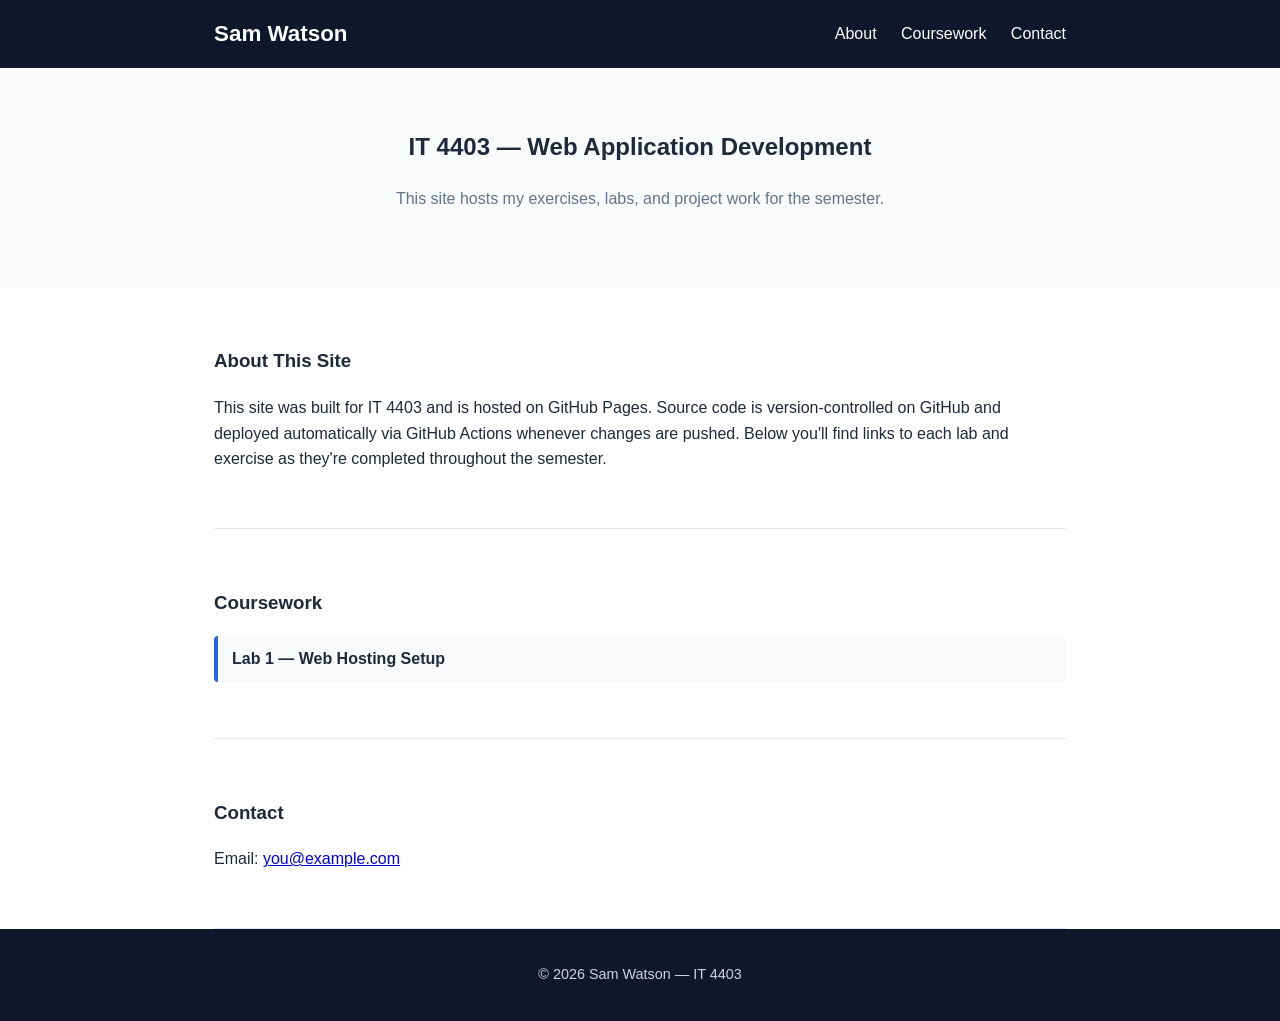
==== index.html @ e6e3ab5b "index.html" ====
<!DOCTYPE html>
<html lang="en">
<head>
  <meta charset="UTF-8" />
  <meta name="viewport" content="width=device-width, initial-scale=1.0" />
  <title>IT 4403 — Coursework Site</title>
  <link rel="stylesheet" href="style.css" />
</head>
<body>

  <header class="site-header">
    <div class="container header-inner">
      <h1 class="site-title">Sam Watson</h1>
      <nav class="site-nav">
        <a href="#about">About</a>
        <a href="#coursework">Coursework</a>
        <a href="#contact">Contact</a>
      </nav>
    </div>
  </header>

  <section class="hero">
    <div class="container">
      <h2>IT 4403 — Web Application Development</h2>
      <p>This site hosts my exercises, labs, and project work for the semester.</p>
    </div>
  </section>

  <main class="container">

    <section id="about" class="section">
      <h3>About This Site</h3>
      <p>
        This site was built for IT 4403 and is hosted on GitHub Pages.
        Source code is version-controlled on GitHub and deployed automatically
        via GitHub Actions whenever changes are pushed. Below you'll find links
        to each lab and exercise as they're completed throughout the semester.
      </p>
    </section>

    <section id="coursework" class="section">
      <h3>Coursework</h3>
      <ul class="coursework-list">
        <li><strong>Lab 1 — Web Hosting Setup</strong> <em></em></li>
        <!--
          Add one <li> per item as you complete it, e.g.:
          <li><strong>Lab 2 — [Title]:</strong> <a href="lab2.html">View Lab 2</a></li>
          <li><strong>Exercise 3:</strong> <a href="ex3.html">View Exercise 3</a></li>
        -->
      </ul>
    </section>

    <section id="contact" class="section">
      <h3>Contact</h3>
      <p>Email: <a href="mailto:you@example.com">you@example.com</a></p>
    </section>

  </main>

  <footer class="site-footer">
    <div class="container">
      <p>&copy; 2026 Sam Watson — IT 4403</p>
    </div>
  </footer>

</body>
</html>
---- style.css ----
:root {
  --bg: #0f172a;
  --accent: #2563eb;
  --text: #1e293b;
  --muted: #64748b;
  --light-bg: #f8fafc;
}

* { box-sizing: border-box; }

body {
  margin: 0;
  font-family: -apple-system, BlinkMacSystemFont, "Segoe UI", Roboto, sans-serif;
  color: var(--text);
  background: #ffffff;
  line-height: 1.6;
}

.container {
  max-width: 900px;
  margin: 0 auto;
  padding: 0 24px;
}

.site-header {
  background: var(--bg);
  color: white;
  padding: 16px 0;
}

.header-inner {
  display: flex;
  justify-content: space-between;
  align-items: center;
  flex-wrap: wrap;
}

.site-title {
  margin: 0;
  font-size: 1.4rem;
}

.site-nav a {
  color: white;
  text-decoration: none;
  margin-left: 20px;
  font-weight: 500;
}

.site-nav a:hover { text-decoration: underline; }

.hero {
  background: var(--light-bg);
  padding: 60px 0;
  text-align: center;
}

.hero h2 { margin-top: 0; }
.hero p { color: var(--muted); }

.section {
  padding: 40px 0;
  border-bottom: 1px solid #e2e8f0;
}

.coursework-list {
  list-style: none;
  padding: 0;
}

.coursework-list li {
  padding: 10px 14px;
  margin-bottom: 8px;
  background: var(--light-bg);
  border-left: 4px solid var(--accent);
  border-radius: 4px;
}

.coursework-list a {
  color: var(--accent);
  text-decoration: none;
  font-weight: 600;
}

.coursework-list a:hover { text-decoration: underline; }

.site-footer {
  background: var(--bg);
  color: #cbd5e1;
  padding: 20px 0;
  text-align: center;
  font-size: 0.9rem;
}
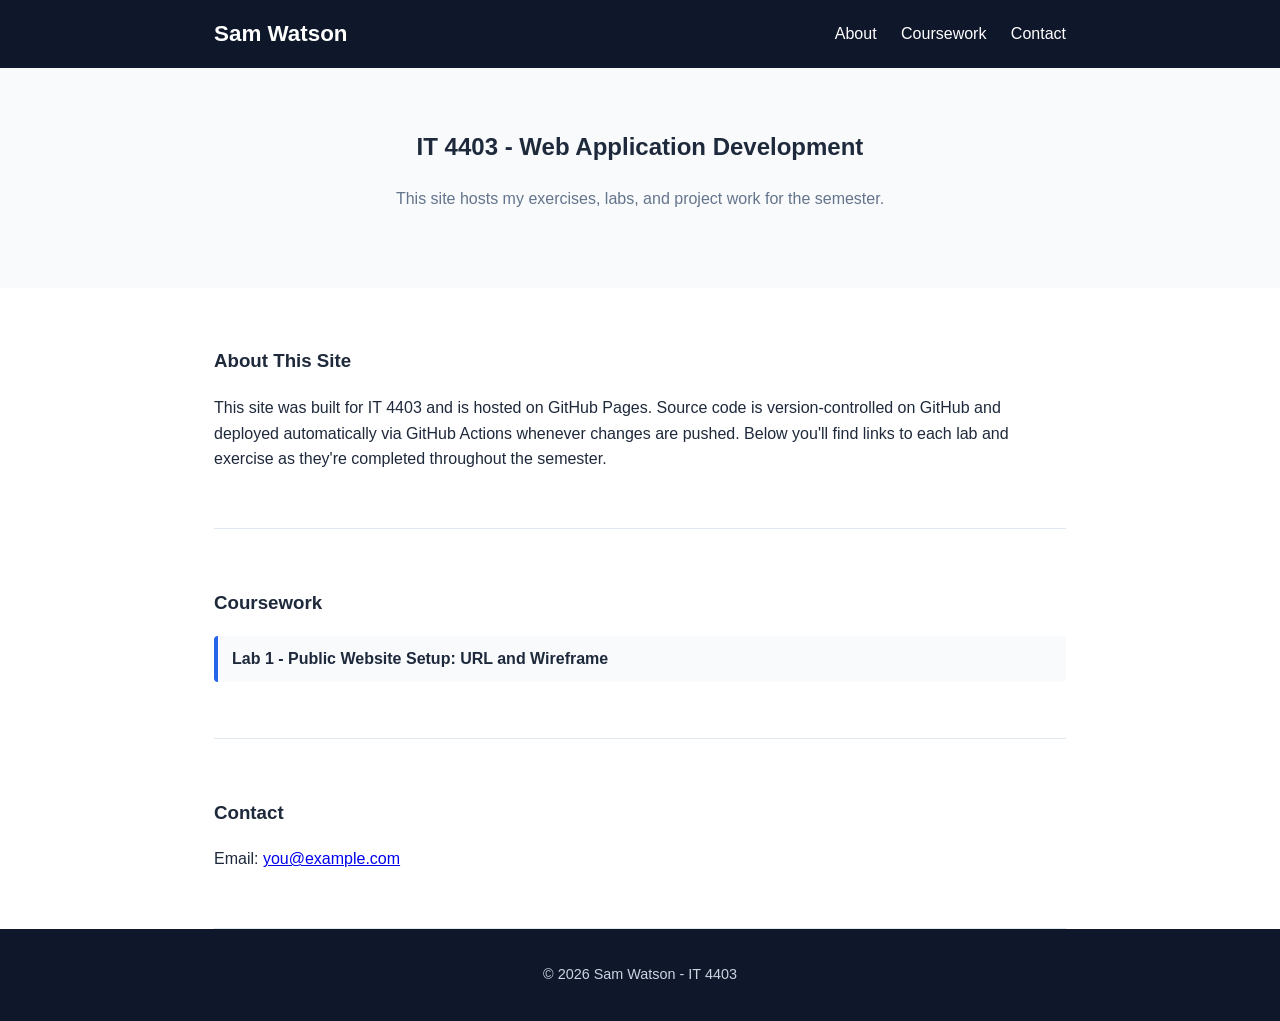
==== commit 0ee61384: "index.html" ====
--- a/index.html
+++ b/index.html
@@ -3,7 +3,7 @@
 <head>
   <meta charset="UTF-8" />
   <meta name="viewport" content="width=device-width, initial-scale=1.0" />
-  <title>IT 4403 — Coursework Site</title>
+  <title>IT 4403 - Coursework Site</title>
   <link rel="stylesheet" href="style.css" />
 </head>
 <body>
@@ -21,7 +21,7 @@
 
   <section class="hero">
     <div class="container">
-      <h2>IT 4403 — Web Application Development</h2>
+      <h2>IT 4403 - Web Application Development</h2>
       <p>This site hosts my exercises, labs, and project work for the semester.</p>
     </div>
   </section>
@@ -41,7 +41,7 @@
     <section id="coursework" class="section">
       <h3>Coursework</h3>
       <ul class="coursework-list">
-        <li><strong>Lab 1 — Web Hosting Setup</strong> <em></em></li>
+        <li><strong>Lab 1 - Public Website Setup: URL and Wireframe</strong> <em></em></li>
         <!--
           Add one <li> per item as you complete it, e.g.:
           <li><strong>Lab 2 — [Title]:</strong> <a href="lab2.html">View Lab 2</a></li>
@@ -59,7 +59,7 @@
 
   <footer class="site-footer">
     <div class="container">
-      <p>&copy; 2026 Sam Watson — IT 4403</p>
+      <p>&copy; 2026 Sam Watson - IT 4403</p>
     </div>
   </footer>
 
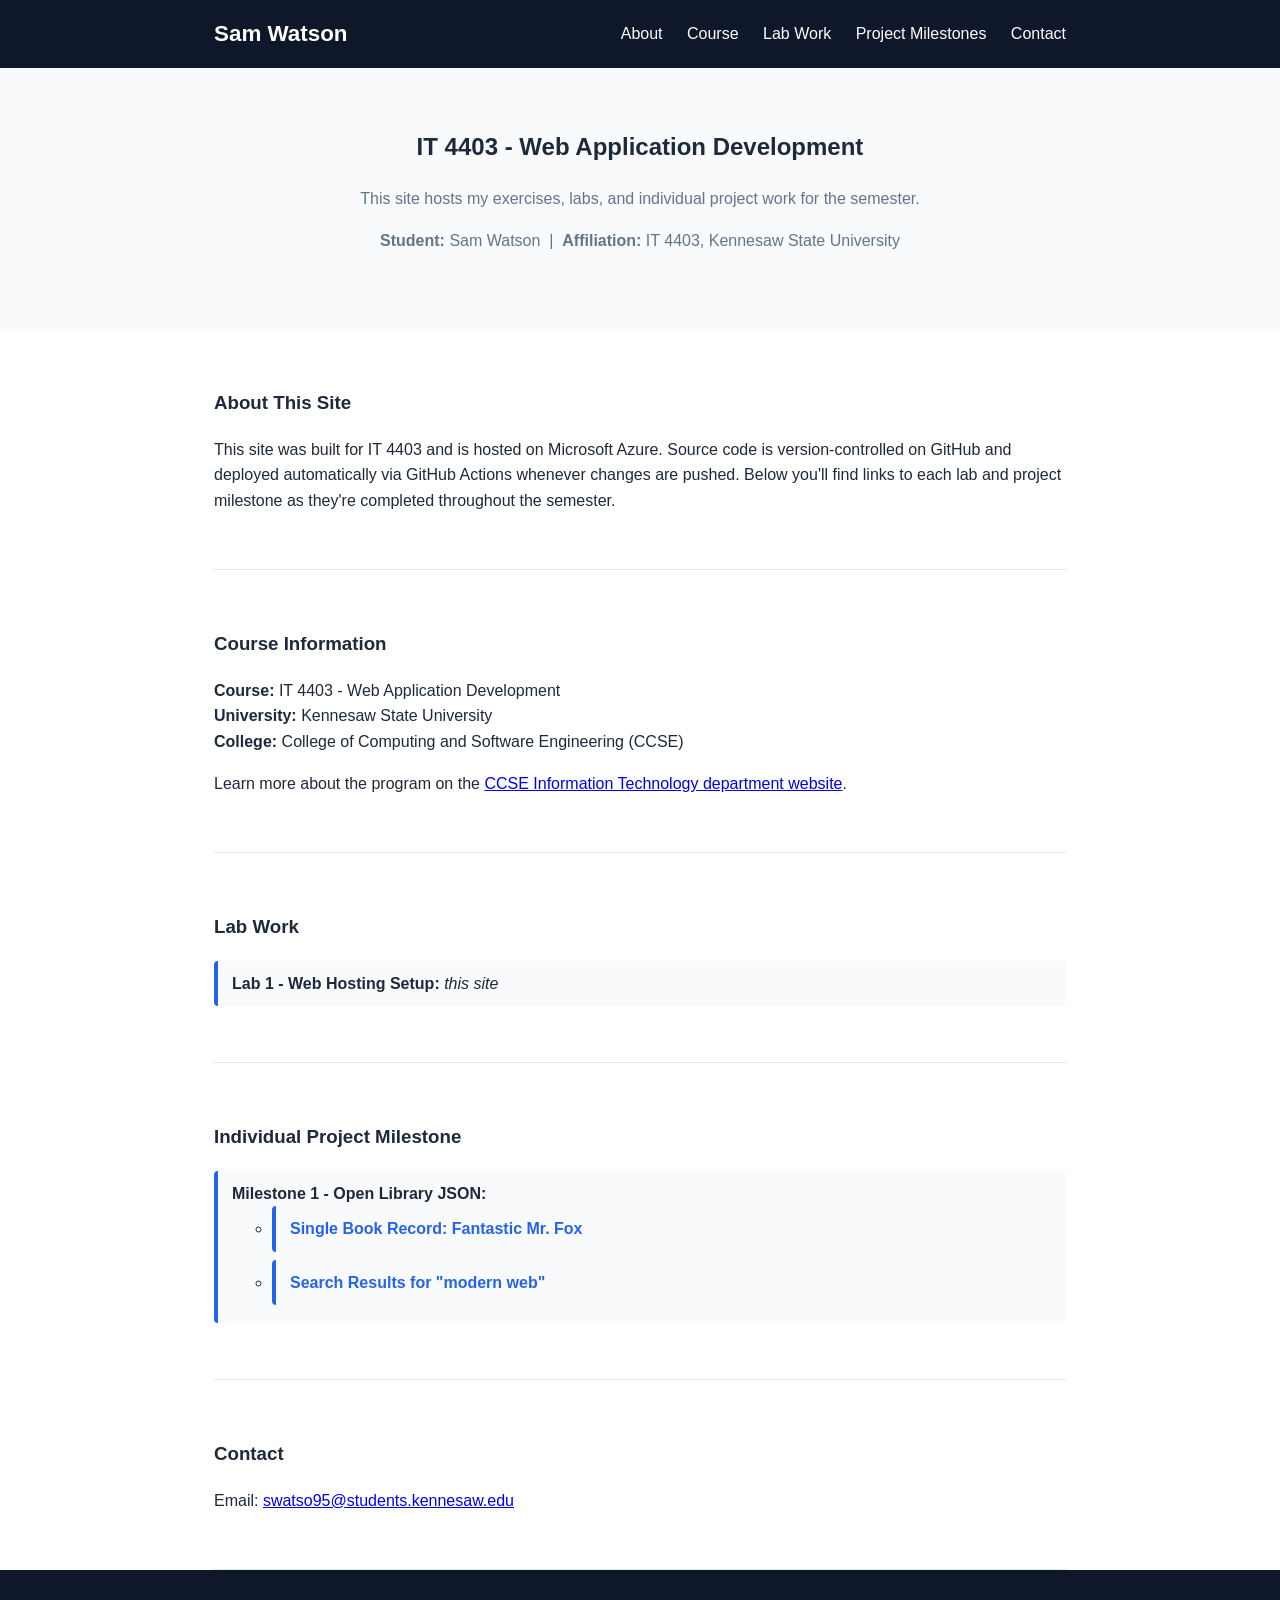
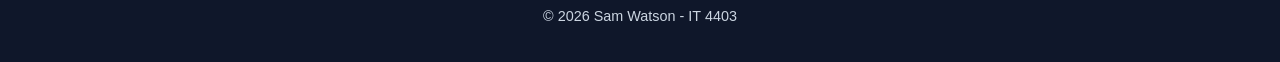
==== commit 787748d8: "index.html" ====
--- a/index.html
+++ b/index.html
@@ -3,7 +3,7 @@
 <head>
   <meta charset="UTF-8" />
   <meta name="viewport" content="width=device-width, initial-scale=1.0" />
-  <title>IT 4403 - Coursework Site</title>
+  <title>IT 4403 - Project Home</title>
   <link rel="stylesheet" href="style.css" />
 </head>
 <body>
@@ -11,9 +11,11 @@
   <header class="site-header">
     <div class="container header-inner">
       <h1 class="site-title">Sam Watson</h1>
-      <nav class="site-nav">
+      <nav class="site-nav" aria-label="Main navigation">
         <a href="#about">About</a>
-        <a href="#coursework">Coursework</a>
+        <a href="#course">Course</a>
+        <a href="#labs">Lab Work</a>
+        <a href="#milestones">Project Milestones</a>
         <a href="#contact">Contact</a>
       </nav>
     </div>
@@ -22,7 +24,8 @@
   <section class="hero">
     <div class="container">
       <h2>IT 4403 - Web Application Development</h2>
-      <p>This site hosts my exercises, labs, and project work for the semester.</p>
+      <p>This site hosts my exercises, labs, and individual project work for the semester.</p>
+      <p><strong>Student:</strong> Sam Watson &nbsp;|&nbsp; <strong>Affiliation:</strong> IT 4403, Kennesaw State University</p>
     </div>
   </section>
 
@@ -31,28 +34,54 @@
     <section id="about" class="section">
       <h3>About This Site</h3>
       <p>
-        This site was built for IT 4403 and is hosted on GitHub Pages.
+        This site was built for IT 4403 and is hosted on Microsoft Azure.
         Source code is version-controlled on GitHub and deployed automatically
         via GitHub Actions whenever changes are pushed. Below you'll find links
-        to each lab and exercise as they're completed throughout the semester.
+        to each lab and project milestone as they're completed throughout the semester.
       </p>
     </section>
 
-    <section id="coursework" class="section">
-      <h3>Coursework</h3>
+    <section id="course" class="section">
+      <h3>Course Information</h3>
+      <p>
+        <strong>Course:</strong> IT 4403 - Web Application Development<br />
+        <strong>University:</strong> Kennesaw State University<br />
+        <strong>College:</strong> College of Computing and Software Engineering (CCSE)
+      </p>
+      <p>
+        Learn more about the program on the
+        <a href="https://ccse.kennesaw.edu/it/" target="_blank" rel="noopener">CCSE Information Technology department website</a>.
+      </p>
+    </section>
+
+    <section id="labs" class="section">
+      <h3>Lab Work</h3>
       <ul class="coursework-list">
-        <li><strong>Lab 1 - Public Website Setup: URL and Wireframe</strong> <em></em></li>
+        <li><strong>Lab 1 - Web Hosting Setup:</strong> <em>this site</em></li>
         <!--
-          Add one <li> per item as you complete it, e.g.:
-          <li><strong>Lab 2 — [Title]:</strong> <a href="lab2.html">View Lab 2</a></li>
-          <li><strong>Exercise 3:</strong> <a href="ex3.html">View Exercise 3</a></li>
+          Add one <li> per lab as you complete it, e.g.:
+          <li><strong>Lab 2 - [Title]:</strong> <a href="lab2.html">View Lab 2</a></li>
+          <li><strong>Lab 3 - JSON Basics:</strong> <a href="lab3.html">View Lab 3</a></li>
         -->
+      </ul>
+    </section>
+
+    <section id="milestones" class="section">
+      <h3>Individual Project Milestone</h3>
+      <ul class="coursework-list">
+        <li>
+          <strong>Milestone 1 - Open Library JSON:</strong>
+          <ul>
+            <li><a href="milestone1/book.html">Single Book Record: Fantastic Mr. Fox</a></li>
+            <li><a href="milestone1/search.html">Search Results for "modern web"</a></li>
+          </ul>
+        </li>
       </ul>
     </section>
 
     <section id="contact" class="section">
       <h3>Contact</h3>
-      <p>Email: <a href="mailto:you@example.com">you@example.com</a></p>
+      <p>Email: <a href="mailto:swatso95@students.kennesaw.edu">swatso95@students.kennesaw.edu</a></p>
     </section>
 
   </main>
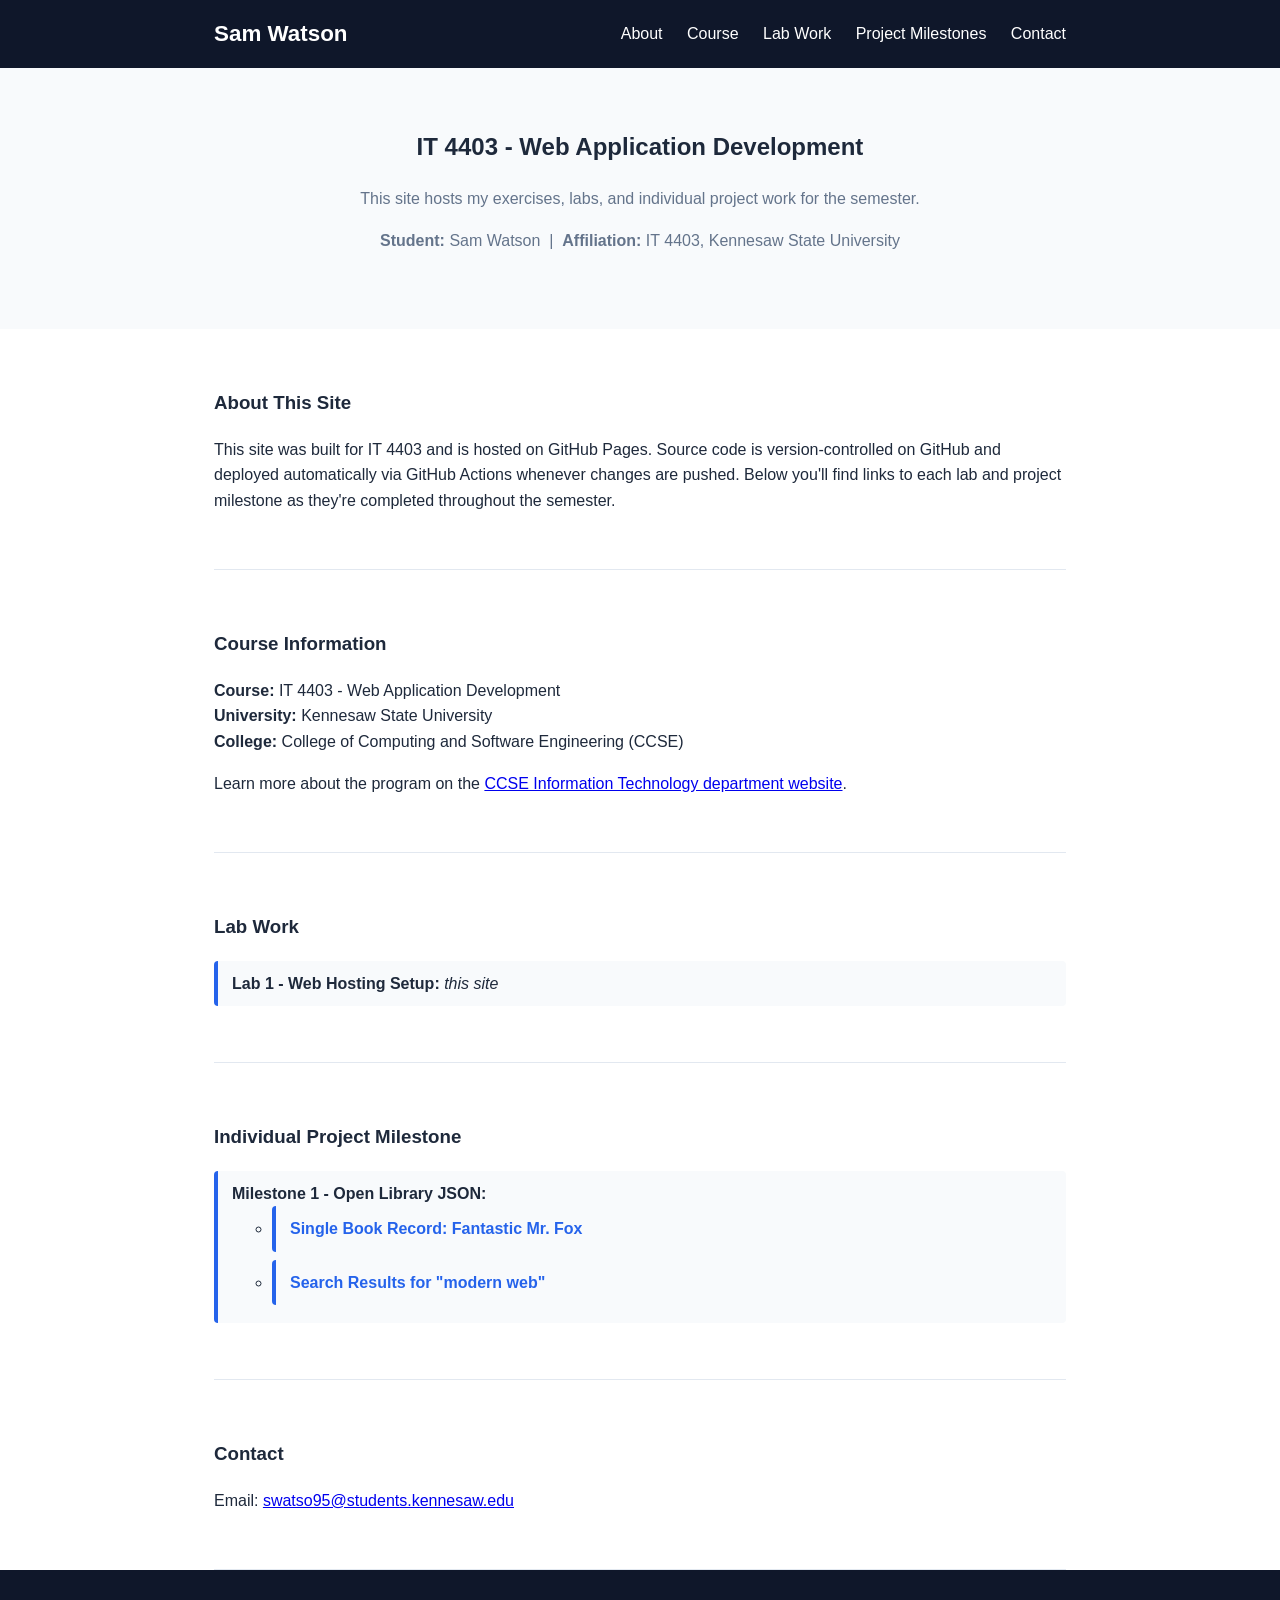
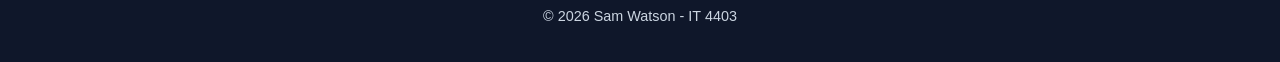
==== commit 267b0526: "index.html" ====
--- a/index.html
+++ b/index.html
@@ -34,7 +34,7 @@
     <section id="about" class="section">
       <h3>About This Site</h3>
       <p>
-        This site was built for IT 4403 and is hosted on Microsoft Azure.
+        This site was built for IT 4403 and is hosted on GitHub Pages.
         Source code is version-controlled on GitHub and deployed automatically
         via GitHub Actions whenever changes are pushed. Below you'll find links
         to each lab and project milestone as they're completed throughout the semester.
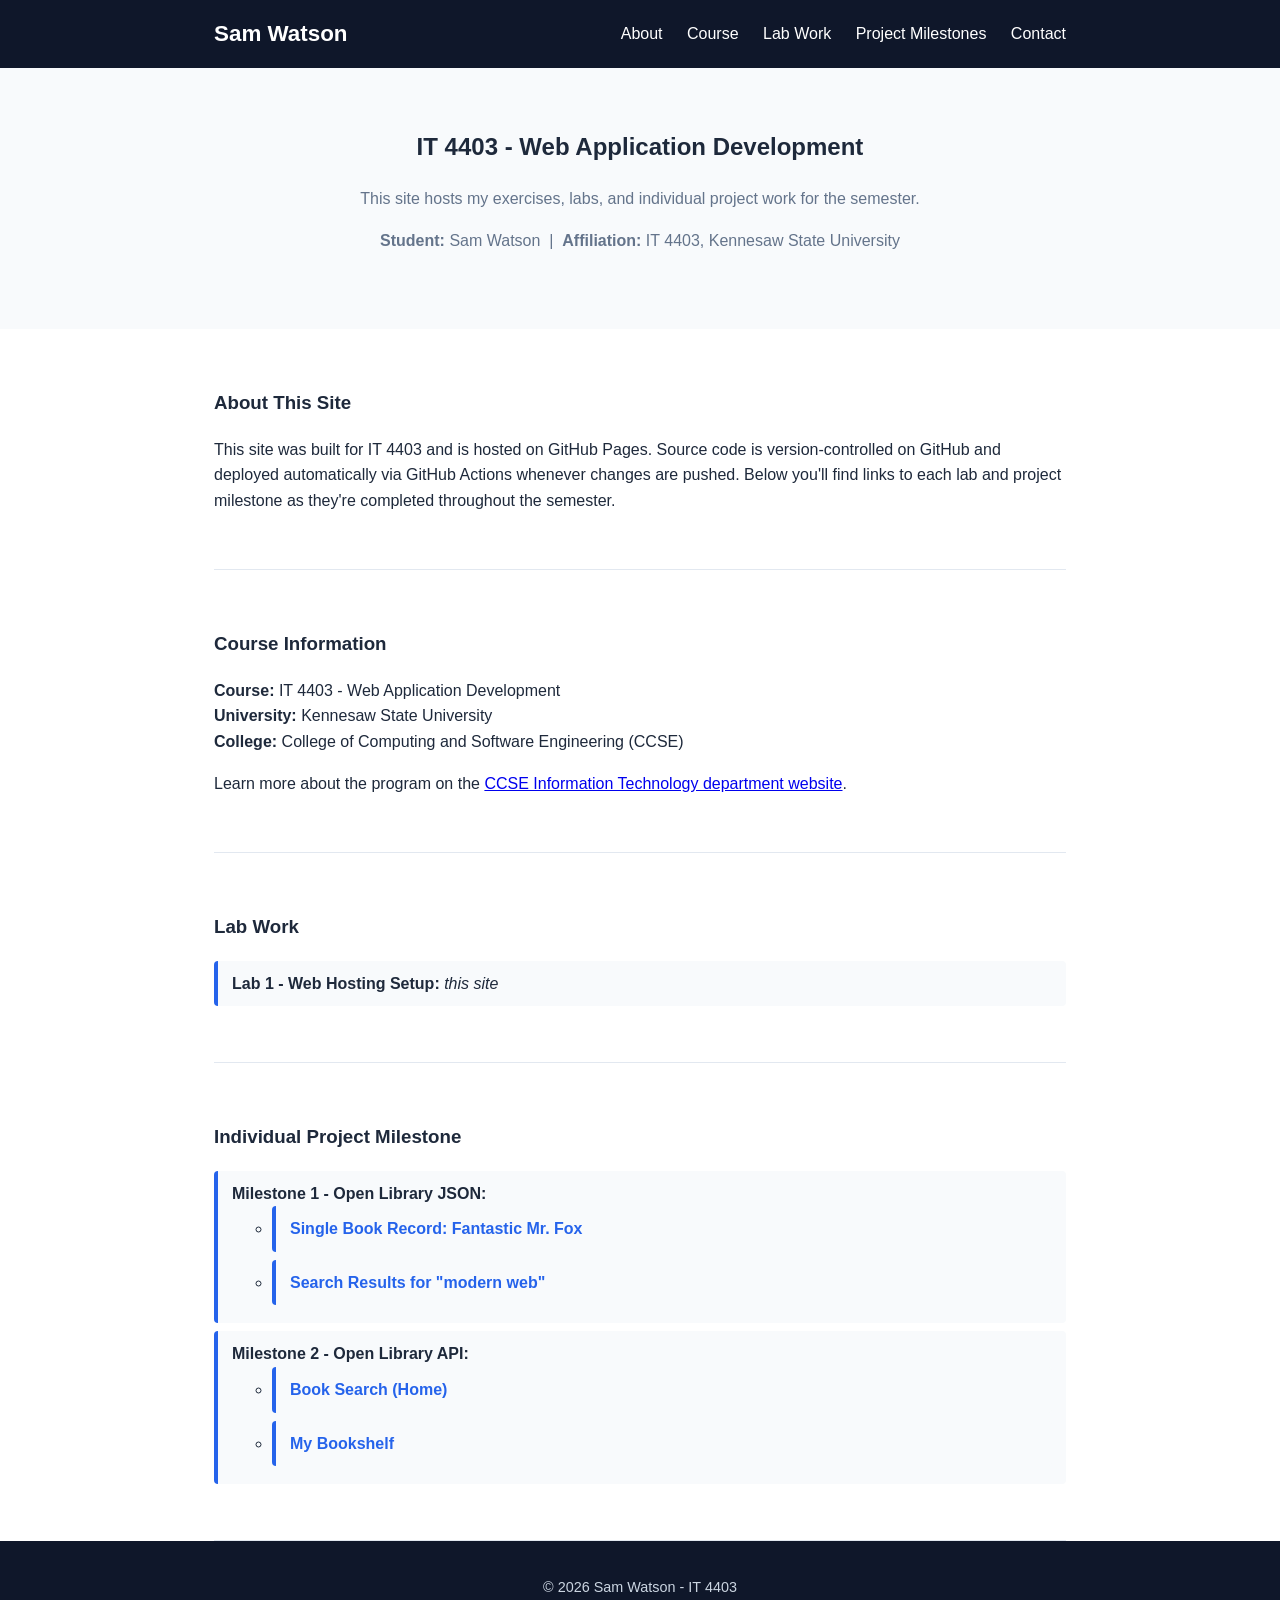
==== commit 28ec700d: "index.html" ====
--- a/index.html
+++ b/index.html
@@ -76,12 +76,14 @@
             <li><a href="milestone1/search.html">Search Results for "modern web"</a></li>
           </ul>
         </li>
+        <li>
+          <strong>Milestone 2 - Open Library API:</strong>
+          <ul>
+            <li><a href="milestone2/index.html">Book Search (Home)</a></li>
+            <li><a href="milestone2/bookshelf.html">My Bookshelf</a></li>
+          </ul>
+        </li>
       </ul>
-    </section>
-
-    <section id="contact" class="section">
-      <h3>Contact</h3>
-      <p>Email: <a href="mailto:swatso95@students.kennesaw.edu">swatso95@students.kennesaw.edu</a></p>
     </section>
 
   </main>
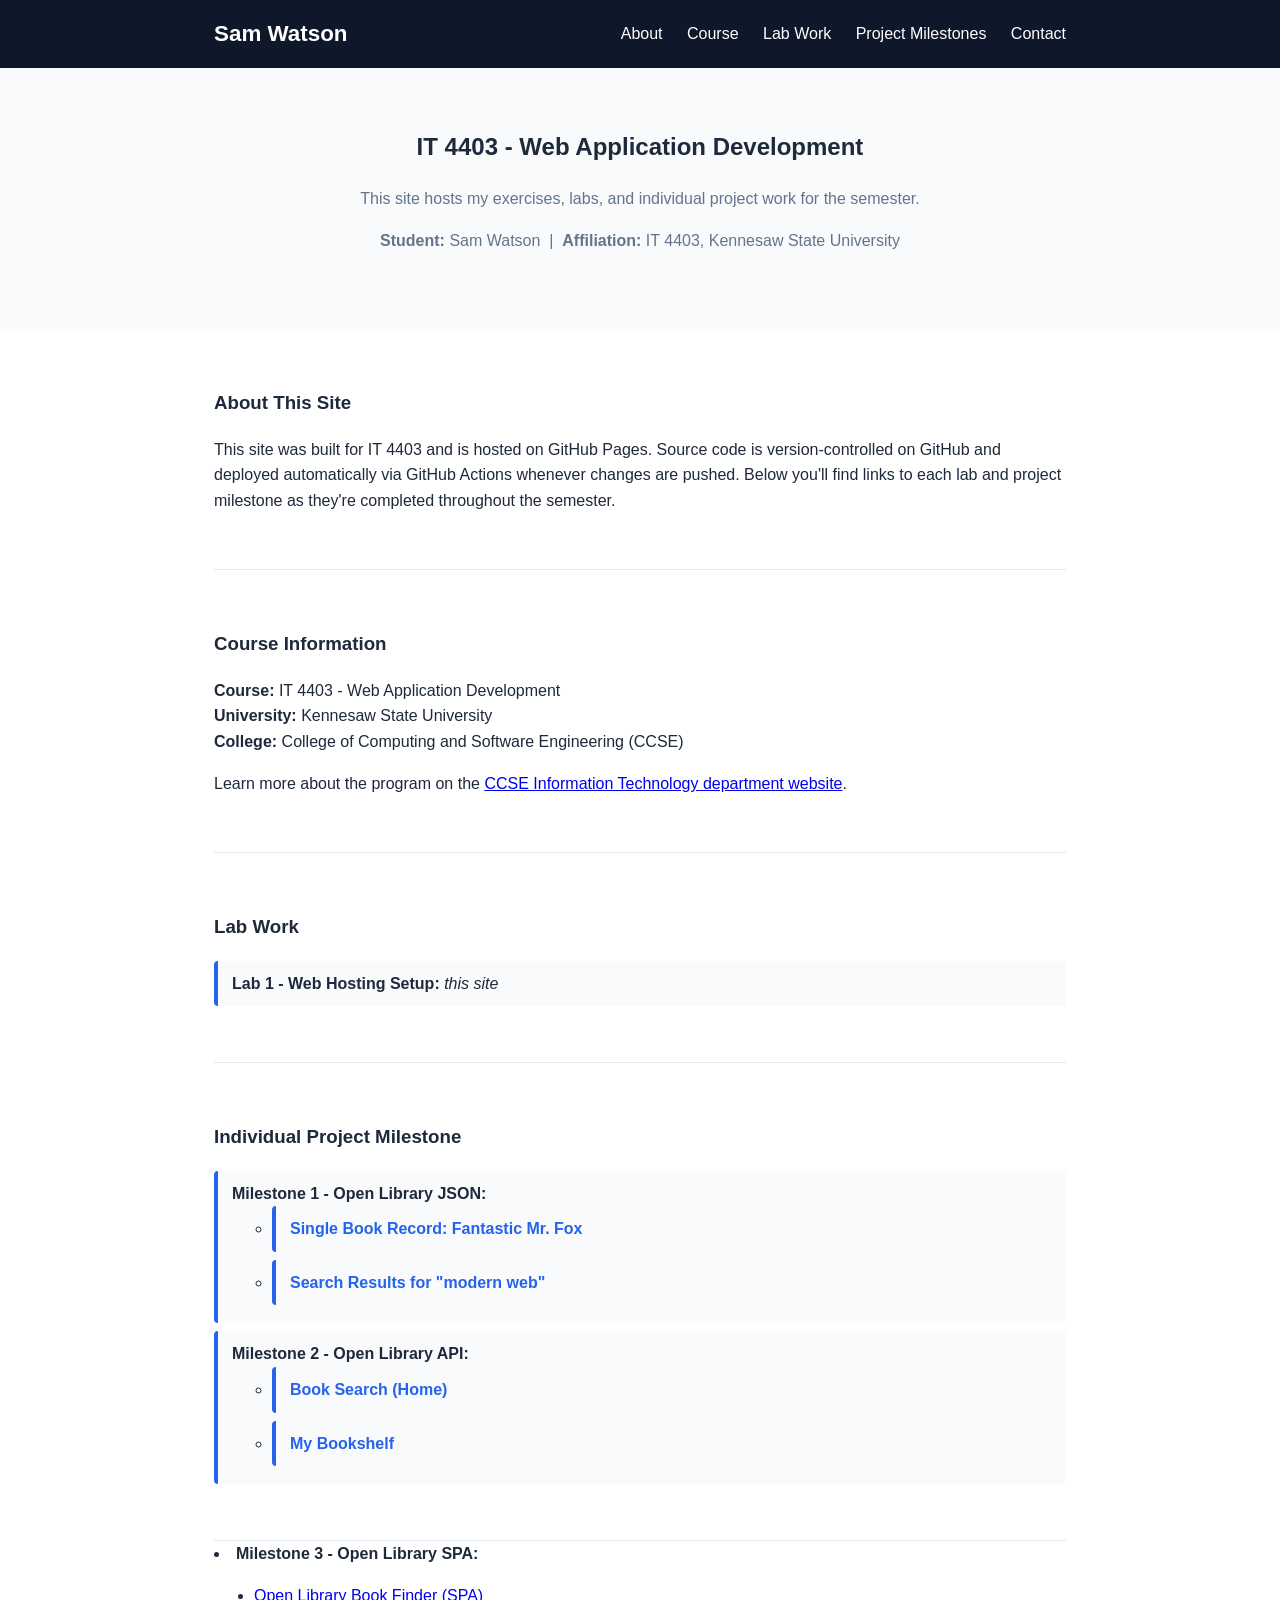
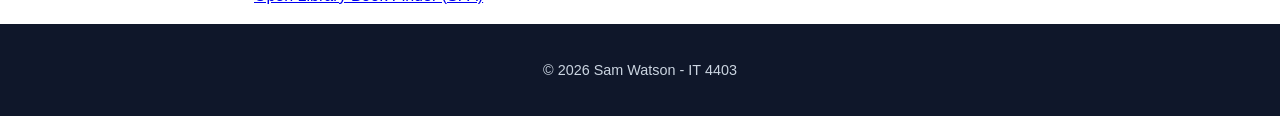
==== commit 8b3a5c38: "index.html" ====
--- a/index.html
+++ b/index.html
@@ -85,7 +85,12 @@
         </li>
       </ul>
     </section>
-
+        <li>
+          <strong>Milestone 3 - Open Library SPA:</strong>
+          <ul>
+            <li><a href="milestone3/index.html">Open Library Book Finder (SPA)</a></li>
+          </ul>
+        </li>
   </main>
 
   <footer class="site-footer">
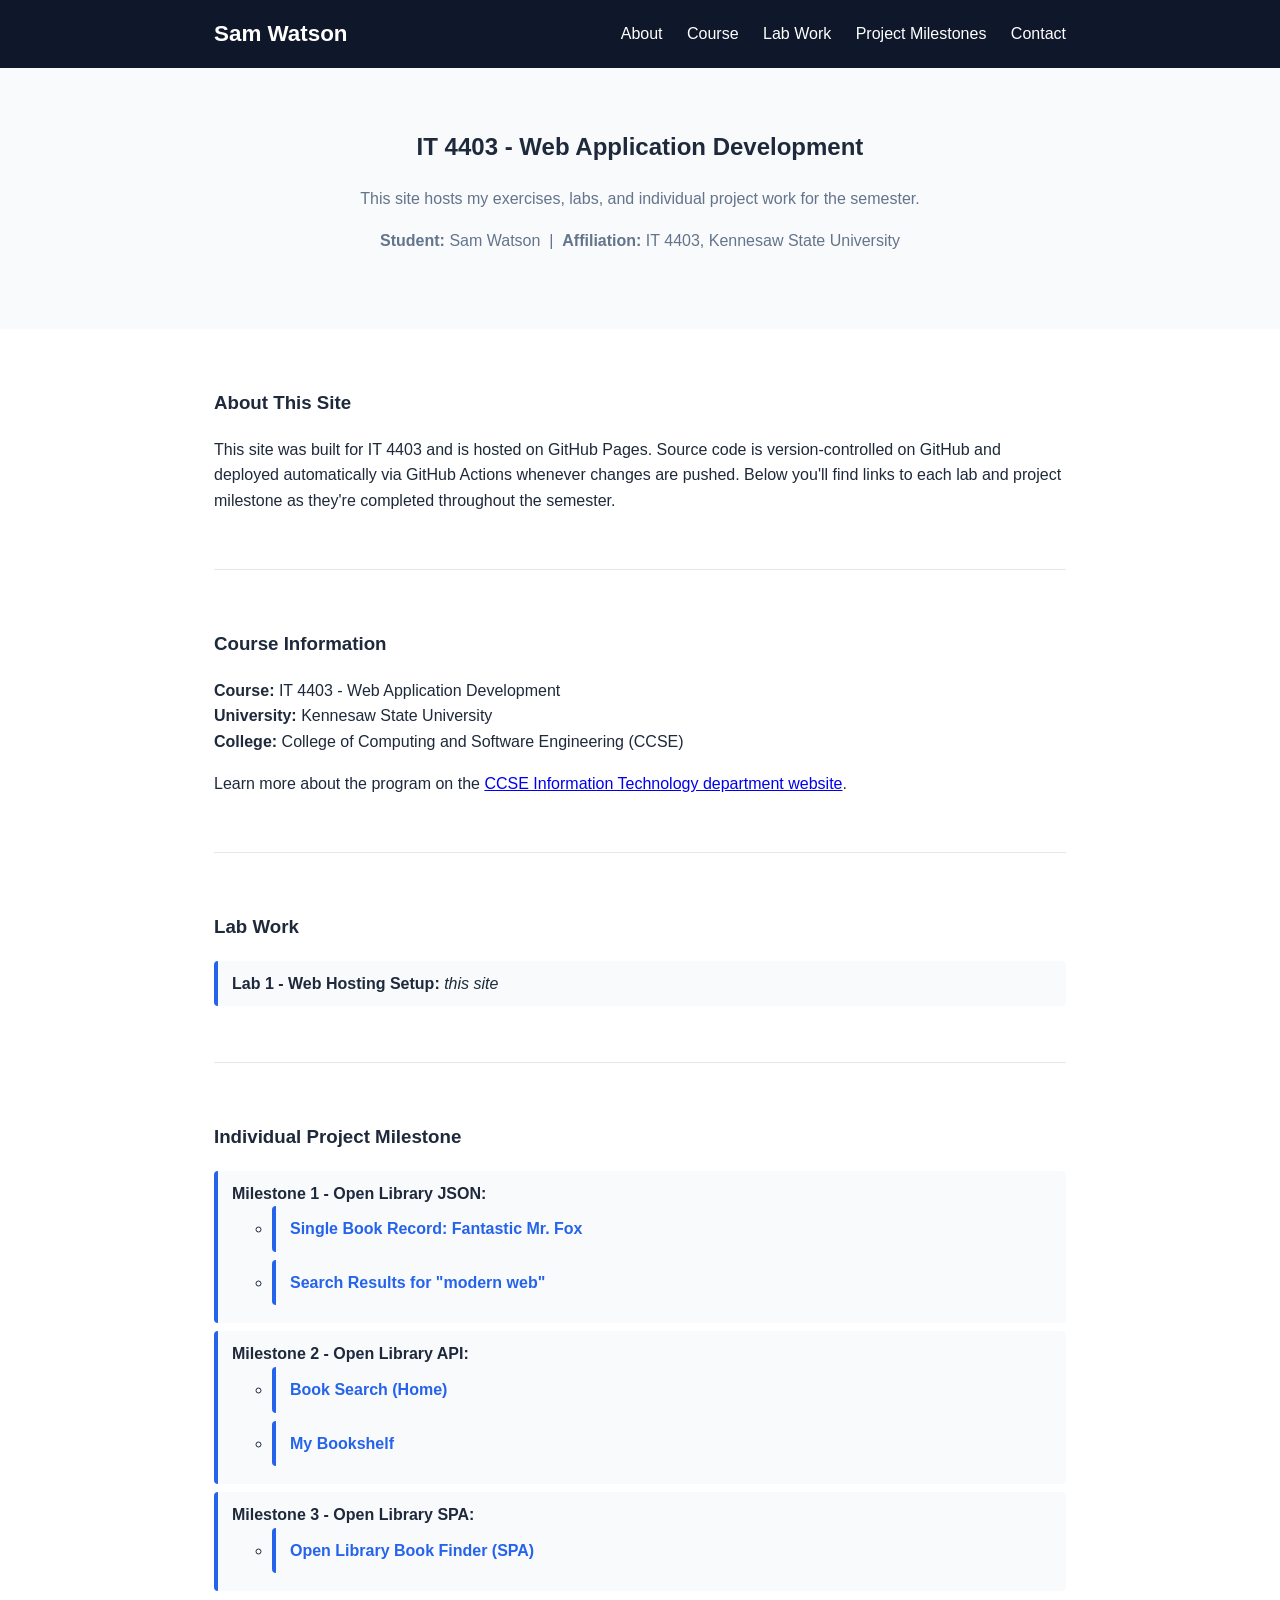
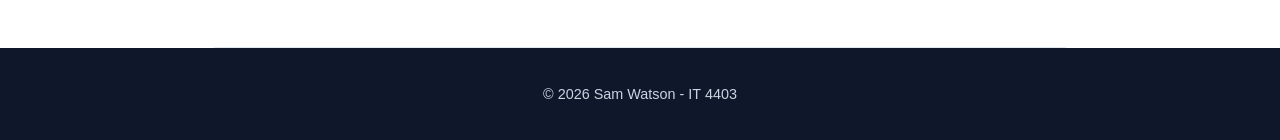
==== commit 637f3445: "index.html" ====
--- a/index.html
+++ b/index.html
@@ -83,16 +83,15 @@
             <li><a href="milestone2/bookshelf.html">My Bookshelf</a></li>
           </ul>
         </li>
-      </ul>
-    </section>
         <li>
           <strong>Milestone 3 - Open Library SPA:</strong>
           <ul>
             <li><a href="milestone3/index.html">Open Library Book Finder (SPA)</a></li>
           </ul>
         </li>
+      </ul>
+    </section>
   </main>
-
   <footer class="site-footer">
     <div class="container">
       <p>&copy; 2026 Sam Watson - IT 4403</p>
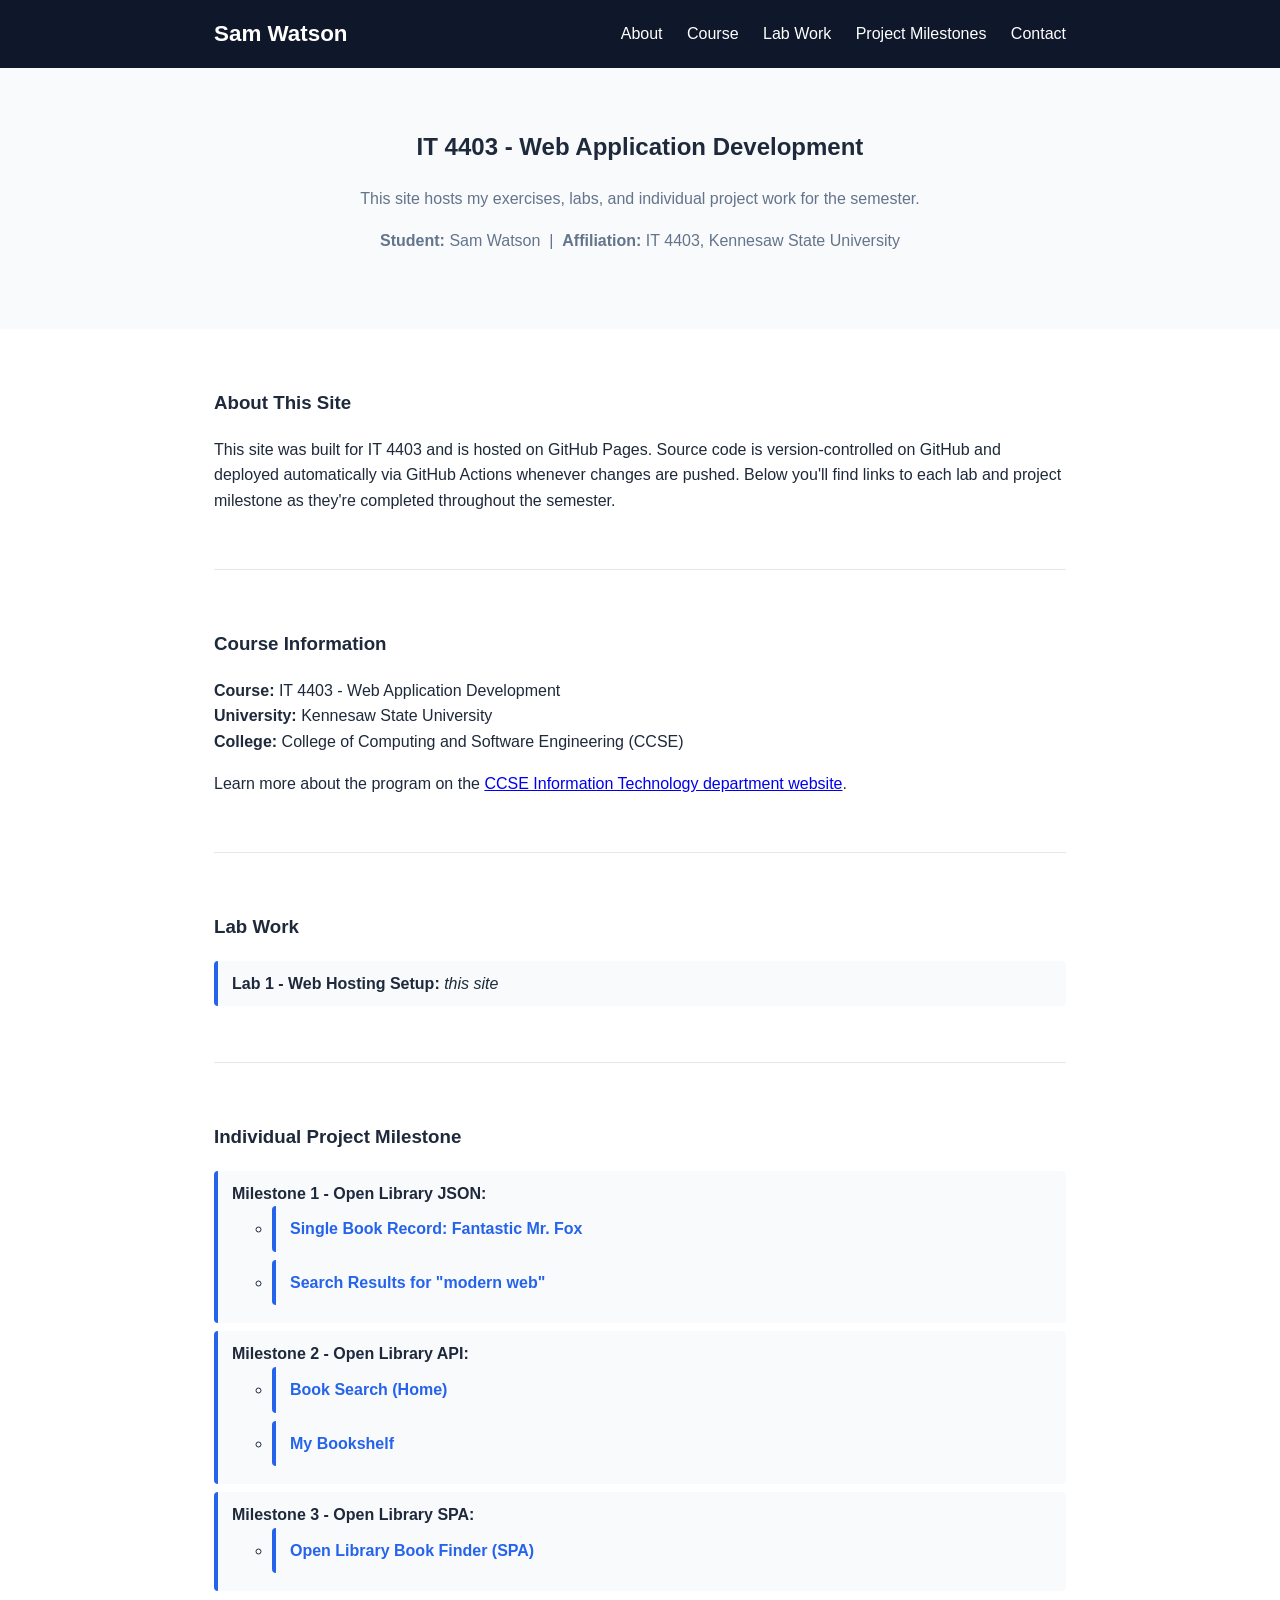
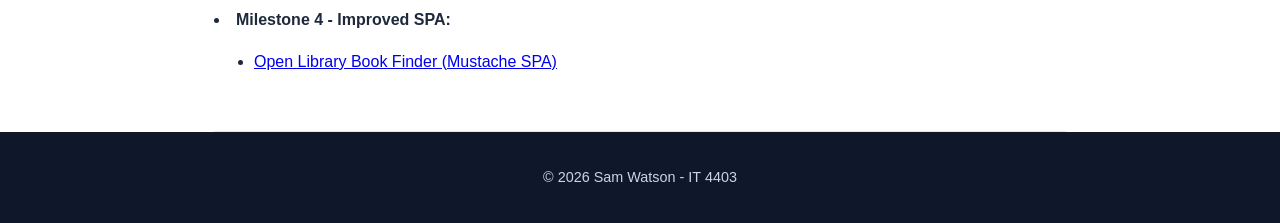
==== commit 490295a5: "index.html" ====
--- a/index.html
+++ b/index.html
@@ -90,6 +90,12 @@
           </ul>
         </li>
       </ul>
+        <li>
+          <strong>Milestone 4 - Improved SPA:</strong>
+          <ul>
+            <li><a href="milestone4/index.html">Open Library Book Finder (Mustache SPA)</a></li>
+          </ul>
+        </li>
     </section>
   </main>
   <footer class="site-footer">
